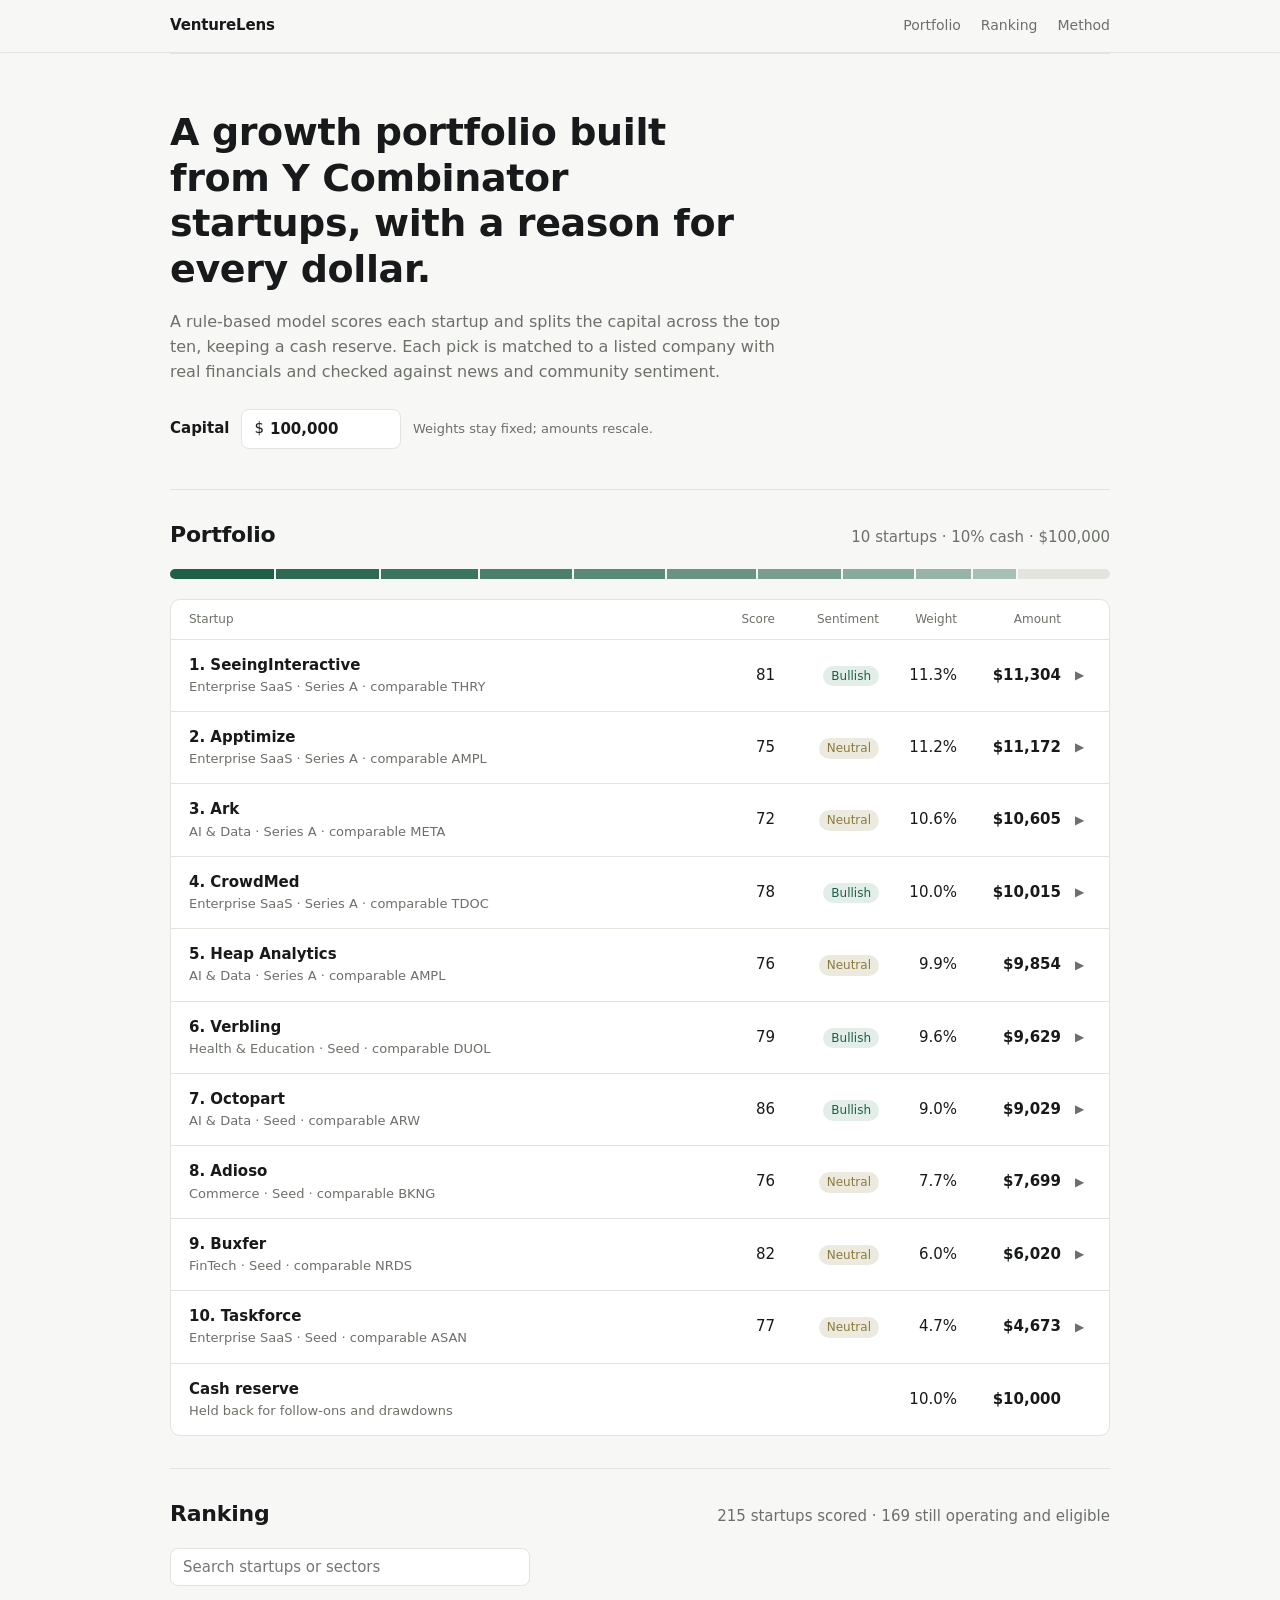
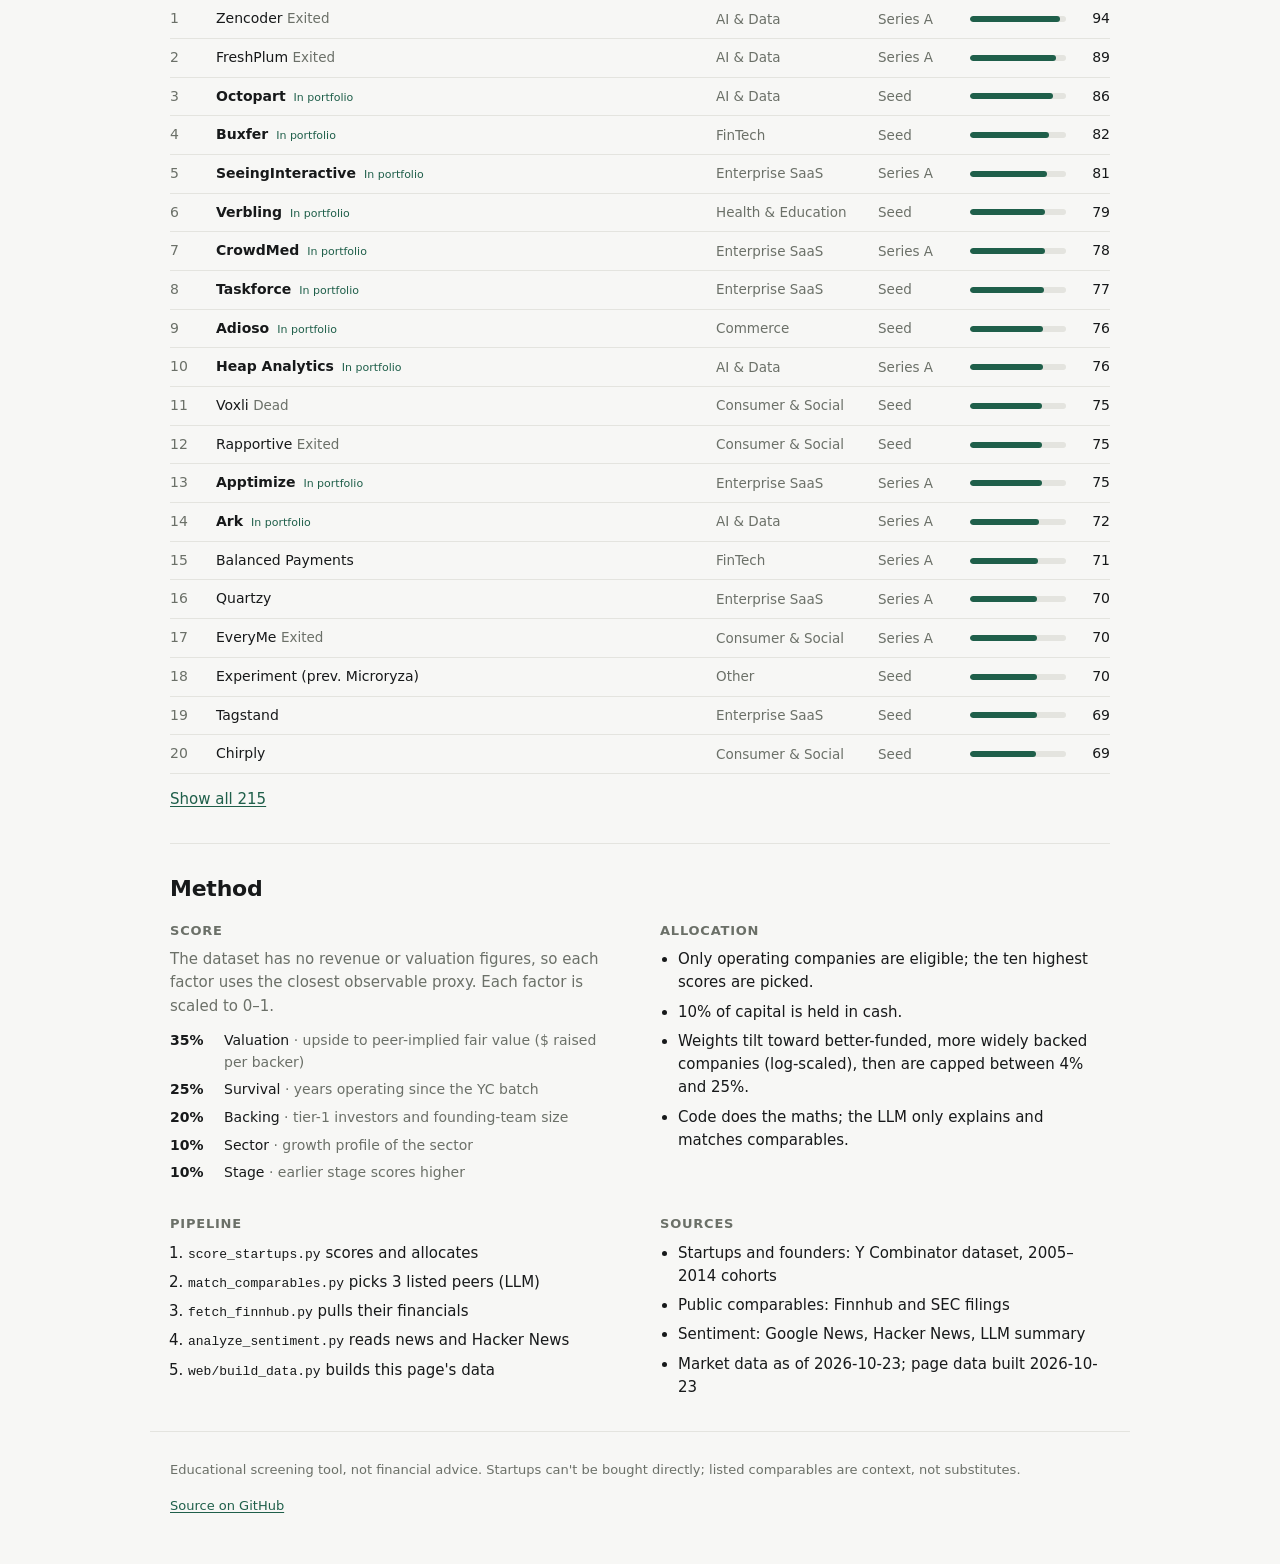
==== web/index.html @ b5b83547 "Merge pull request #2 from WalkerSimpson1/feature/web-app Add VentureLens web app, built from pipeli" ====
<!doctype html>
<html lang="en">
<head>
<meta charset="utf-8">
<meta name="viewport" content="width=device-width, initial-scale=1">
<meta name="description" content="VentureLens builds an explainable $100,000 growth portfolio from Y Combinator startups, with public comparables and news sentiment for every pick.">
<meta name="theme-color" content="#f7f7f5" media="(prefers-color-scheme: light)">
<meta name="theme-color" content="#121413" media="(prefers-color-scheme: dark)">
<title>VentureLens</title>
<link rel="icon" href="data:image/svg+xml,%3Csvg xmlns='http://www.w3.org/2000/svg' viewBox='0 0 32 32'%3E%3Crect width='32' height='32' rx='7' fill='%231f5f4a'/%3E%3Cpath d='M9 9l7 15 7-15' fill='none' stroke='white' stroke-width='3.2' stroke-linecap='round' stroke-linejoin='round'/%3E%3C/svg%3E">
<link rel="stylesheet" href="styles.css">
</head>
<body>
<header class="top">
  <div class="wrap top-inner">
    <a class="brand" href="#">VentureLens</a>
    <nav aria-label="Sections">
      <a href="#portfolio">Portfolio</a>
      <a href="#ranking">Ranking</a>
      <a href="#method">Method</a>
    </nav>
  </div>
</header>

<main id="main" class="wrap">
  <section class="intro">
    <h1>A growth portfolio built from Y&nbsp;Combinator startups, with a reason for every dollar.</h1>
    <p class="lede">A rule-based model scores each startup and splits the capital across the top ten, keeping a cash reserve. Each pick is matched to a listed company with real financials and checked against news and community sentiment.</p>
    <div class="capital">
      <label for="capital">Capital</label>
      <div class="capital-field">
        <span aria-hidden="true">$</span>
        <input id="capital" inputmode="numeric" autocomplete="off" value="100,000">
      </div>
      <p class="hint">Weights stay fixed; amounts rescale.</p>
    </div>
  </section>

  <section id="portfolio" aria-labelledby="portfolio-title">
    <div class="section-head">
      <h2 id="portfolio-title">Portfolio</h2>
      <p class="muted" id="portfolio-sub"></p>
    </div>
    <div class="alloc" id="alloc" role="img" aria-label="Allocation by position"></div>
    <div class="positions" id="positions"><p class="muted">Loading the latest pipeline output…</p></div>
  </section>

  <section id="ranking" aria-labelledby="ranking-title">
    <div class="section-head">
      <h2 id="ranking-title">Ranking</h2>
      <p class="muted" id="ranking-sub"></p>
    </div>
    <input id="search" type="search" placeholder="Search startups or sectors" aria-label="Search the ranking">
    <ol class="ranking" id="ranking-list"></ol>
    <button class="link-btn" id="more" type="button" hidden>Show all</button>
  </section>

  <section id="method" aria-labelledby="method-title">
    <div class="section-head"><h2 id="method-title">Method</h2></div>
    <div class="method">
      <div>
        <h3>Score</h3>
        <p>The dataset has no revenue or valuation figures, so each factor uses the closest observable proxy. Each factor is scaled to 0–1.</p>
        <ul class="weights" id="weights"></ul>
      </div>
      <div>
        <h3>Allocation</h3>
        <ul class="plain">
          <li>Only operating companies are eligible; the ten highest scores are picked.</li>
          <li>10% of capital is held in cash.</li>
          <li>Weights tilt toward better-funded, more widely backed companies (log-scaled), then are capped between 4% and 25%.</li>
          <li>Code does the maths; the LLM only explains and matches comparables.</li>
        </ul>
      </div>
      <div>
        <h3>Pipeline</h3>
        <ol class="plain">
          <li><code>score_startups.py</code> scores and allocates</li>
          <li><code>match_comparables.py</code> picks 3 listed peers (LLM)</li>
          <li><code>fetch_finnhub.py</code> pulls their financials</li>
          <li><code>analyze_sentiment.py</code> reads news and Hacker&nbsp;News</li>
          <li><code>web/build_data.py</code> builds this page's data</li>
        </ol>
      </div>
      <div>
        <h3>Sources</h3>
        <ul class="plain">
          <li>Startups and founders: Y Combinator dataset, 2005–2014 cohorts</li>
          <li>Public comparables: Finnhub and SEC filings</li>
          <li>Sentiment: Google News, Hacker News, LLM summary</li>
          <li id="asof"></li>
        </ul>
      </div>
    </div>
  </section>
</main>

<footer class="wrap foot">
  <p>Educational screening tool, not financial advice. Startups can't be bought directly; listed comparables are context, not substitutes.</p>
  <p><a href="https://github.com/WalkerSimpson1/Hackathon">Source on GitHub</a></p>
</footer>

<script type="module" src="app.js"></script>
</body>
</html>
---- web/styles.css ----
:root {
  --bg: #f7f7f5;
  --surface: #ffffff;
  --text: #17191a;
  --muted: #6b7068;
  --line: #e4e4df;
  --accent: #1f5f4a;
  --accent-soft: #e3eee9;
  --good: #2f7d4f;
  --bad: #b2463a;
  --neutral: #8a7a3c;
  --bar: #c9d8d1;
  --radius: 10px;
  color-scheme: light;
}
@media (prefers-color-scheme: dark) {
  :root {
    --bg: #121413;
    --surface: #1a1d1b;
    --text: #e9ebe8;
    --muted: #9aa198;
    --line: #2a2e2b;
    --accent: #7cc4a4;
    --accent-soft: #1f2c26;
    --good: #7cc48f;
    --bad: #e08a7e;
    --neutral: #d2bd72;
    --bar: #33443c;
    color-scheme: dark;
  }
}

* { box-sizing: border-box; }
html { scroll-behavior: smooth; scroll-padding-top: 64px; }
body {
  margin: 0;
  background: var(--bg);
  color: var(--text);
  font: 15px/1.55 system-ui, -apple-system, "Segoe UI", Roboto, sans-serif;
  -webkit-font-smoothing: antialiased;
}
a { color: var(--accent); text-underline-offset: 2px; }
h1, h2, h3 { line-height: 1.2; margin: 0; letter-spacing: -0.01em; }
h3 { font-size: 13px; text-transform: uppercase; letter-spacing: 0.06em; color: var(--muted); font-weight: 600; margin-bottom: 10px; }
p { margin: 0; }
code { font: 13px ui-monospace, SFMono-Regular, Menlo, monospace; }
.muted { color: var(--muted); }
.num { font-variant-numeric: tabular-nums; }

.wrap { max-width: 980px; margin: 0 auto; padding: 0 20px; }

/* Header */
.top { position: sticky; top: 0; z-index: 5; background: color-mix(in srgb, var(--bg) 88%, transparent); backdrop-filter: blur(8px); border-bottom: 1px solid var(--line); }
.top-inner { display: flex; align-items: center; justify-content: space-between; height: 52px; }
.brand { font-weight: 700; color: var(--text); text-decoration: none; letter-spacing: -0.01em; }
nav { display: flex; gap: 20px; }
nav a { color: var(--muted); text-decoration: none; font-size: 14px; }
nav a:hover { color: var(--text); }

/* Intro */
.intro { padding: 56px 0 40px; display: grid; gap: 18px; }
.intro h1 { font-size: clamp(26px, 4.2vw, 38px); font-weight: 650; max-width: 22ch; }
.lede { color: var(--muted); max-width: 62ch; font-size: 16px; }
.capital { display: flex; align-items: center; gap: 12px; flex-wrap: wrap; margin-top: 6px; }
.capital label { font-weight: 600; }
.capital-field { display: flex; align-items: center; gap: 4px; background: var(--surface); border: 1px solid var(--line); border-radius: 8px; padding: 0 12px; }
.capital-field:focus-within { border-color: var(--accent); }
.capital input { border: 0; background: transparent; color: var(--text); font: inherit; font-weight: 600; width: 120px; height: 38px; outline: none; font-variant-numeric: tabular-nums; }
.hint { color: var(--muted); font-size: 13px; }

section { padding: 32px 0; border-top: 1px solid var(--line); }
.section-head { display: flex; align-items: baseline; justify-content: space-between; gap: 16px; flex-wrap: wrap; margin-bottom: 20px; }
.section-head h2 { font-size: 22px; font-weight: 650; }

/* Allocation bar */
.alloc { display: flex; height: 10px; border-radius: 99px; overflow: hidden; gap: 2px; margin-bottom: 20px; }
.alloc span { background: var(--accent); opacity: var(--o, 1); }
.alloc span.cash { background: var(--line); opacity: 1; }

/* Positions */
.positions { background: var(--surface); border: 1px solid var(--line); border-radius: var(--radius); }
.pos + .pos { border-top: 1px solid var(--line); }
.pos summary { list-style: none; cursor: pointer; display: grid; grid-template-columns: 1fr 70px 90px 64px 90px 16px; gap: 14px; align-items: center; padding: 14px 18px; }
.pos summary::-webkit-details-marker { display: none; }
.pos summary:hover { background: var(--accent-soft); }
.pos summary:focus-visible { outline: 2px solid var(--accent); outline-offset: -2px; }
.pos .name { font-weight: 600; }
.pos .sub { color: var(--muted); font-size: 13px; }
.pos .right { text-align: right; }
.pos .chev { color: var(--muted); transition: transform .15s; font-size: 12px; }
.pos[open] .chev { transform: rotate(90deg); }
.pos.cash summary { cursor: default; }
.pos.cash summary:hover { background: none; }
.cols-head { display: grid; grid-template-columns: 1fr 70px 90px 64px 90px 16px; gap: 14px; padding: 10px 18px; font-size: 12px; color: var(--muted); border-bottom: 1px solid var(--line); }
.cols-head .right { text-align: right; }

.tag { display: inline-block; font-size: 12px; padding: 1px 8px; border-radius: 99px; background: var(--accent-soft); color: var(--accent); white-space: nowrap; }
.tag.bad { background: color-mix(in srgb, var(--bad) 14%, transparent); color: var(--bad); }
.tag.neutral { background: color-mix(in srgb, var(--neutral) 16%, transparent); color: var(--neutral); }

/* Detail */
.detail { padding: 4px 18px 22px; display: grid; gap: 22px; }
.facts { display: flex; flex-wrap: wrap; gap: 6px 18px; color: var(--muted); font-size: 13px; }
.facts b { color: var(--text); font-weight: 600; }
.detail-grid { display: grid; grid-template-columns: repeat(3, 1fr); gap: 28px; }
.detail-grid > div { min-width: 0; }
.detail p + p { margin-top: 8px; }
.small { font-size: 13.5px; }

.bars { display: grid; gap: 8px; }
.bar-row { display: grid; grid-template-columns: 104px 1fr 30px; white-space: nowrap; gap: 10px; align-items: center; font-size: 13px; }
.bar-row .w { color: var(--muted); font-size: 11px; }
.track { height: 6px; background: var(--line); border-radius: 99px; overflow: hidden; }
.fill { height: 100%; background: var(--accent); border-radius: 99px; }

.kv { display: grid; grid-template-columns: 1fr 1fr; gap: 8px 14px; margin: 12px 0; }
.kv div { font-size: 13px; color: var(--muted); }
.kv b { display: block; color: var(--text); font-size: 15px; font-weight: 600; }
.pos-val { color: var(--good) !important; }
.neg-val { color: var(--bad) !important; }

.rev { display: flex; align-items: flex-end; gap: 6px; height: 64px; margin: 6px 0 4px; }
.rev div { flex: 1; display: flex; flex-direction: column; align-items: center; gap: 4px; height: 100%; justify-content: flex-end; }
.rev i { display: block; flex: none; width: 100%; background: var(--bar); border-radius: 3px 3px 0 0; min-height: 2px; }
.rev div:last-child i { background: var(--accent); }
.rev span { font-size: 10.5px; color: var(--muted); }

.cands { margin: 10px 0 0; padding: 0; list-style: none; font-size: 13px; }
.cands li { padding: 6px 0; border-top: 1px dashed var(--line); display: flex; justify-content: space-between; gap: 10px; }
.cands li.chosen { font-weight: 600; }
.cands li span:last-child { white-space: nowrap; }
details.more { margin-top: 10px; font-size: 13.5px; }
details.more summary { cursor: pointer; color: var(--accent); }

dl.notes { margin: 10px 0 0; display: grid; gap: 8px; font-size: 13.5px; }
dl.notes dt { font-weight: 600; font-size: 12px; color: var(--muted); text-transform: uppercase; letter-spacing: .05em; }
dl.notes dd { margin: 0; }

/* Ranking */
#search { width: 100%; max-width: 360px; height: 38px; border: 1px solid var(--line); border-radius: 8px; padding: 0 12px; font: inherit; background: var(--surface); color: var(--text); margin-bottom: 14px; }
#search:focus { outline: none; border-color: var(--accent); }
.ranking { list-style: none; margin: 0; padding: 0; }
.ranking li { display: grid; grid-template-columns: 34px 1fr 150px 80px 140px; gap: 12px; align-items: center; padding: 8px 0; border-bottom: 1px solid var(--line); font-size: 14px; }
.ranking .rk { color: var(--muted); font-variant-numeric: tabular-nums; }
.ranking .picked .nm { font-weight: 600; }
.ranking .picked .nm::after { content: "In portfolio"; margin-left: 8px; font-size: 11px; font-weight: 500; color: var(--accent); }
.ranking .off { color: var(--muted); }
.ranking .sc { display: grid; grid-template-columns: 1fr 36px; gap: 8px; align-items: center; }
.ranking .sc span { text-align: right; font-variant-numeric: tabular-nums; }
.link-btn { margin-top: 14px; background: none; border: 0; padding: 0; color: var(--accent); font: inherit; cursor: pointer; text-decoration: underline; text-underline-offset: 2px; }

/* Method */
.method { display: grid; grid-template-columns: repeat(2, 1fr); gap: 32px 40px; }
.method p { color: var(--muted); margin-bottom: 12px; }
.plain { margin: 0; padding-left: 18px; display: grid; gap: 6px; }
.weights { list-style: none; margin: 0; padding: 0; display: grid; gap: 6px; }
.weights li { display: grid; grid-template-columns: 44px 1fr; gap: 10px; font-size: 14px; }
.weights b { font-variant-numeric: tabular-nums; }
.weights span { color: var(--muted); }

.foot { padding: 28px 20px 48px; border-top: 1px solid var(--line); color: var(--muted); font-size: 13px; display: flex; justify-content: space-between; gap: 16px; flex-wrap: wrap; }

@media (max-width: 760px) {
  .detail-grid, .method { grid-template-columns: 1fr; }
  .cols-head { display: none; }
  .pos summary { grid-template-columns: 1fr auto 16px; padding: 14px 16px; }
  .pos .hide-sm { display: none; }
  .detail { padding: 4px 16px 20px; }
  .ranking li { grid-template-columns: 30px 1fr 90px; }
  .ranking .hide-sm { display: none; }
  nav { gap: 14px; }
}
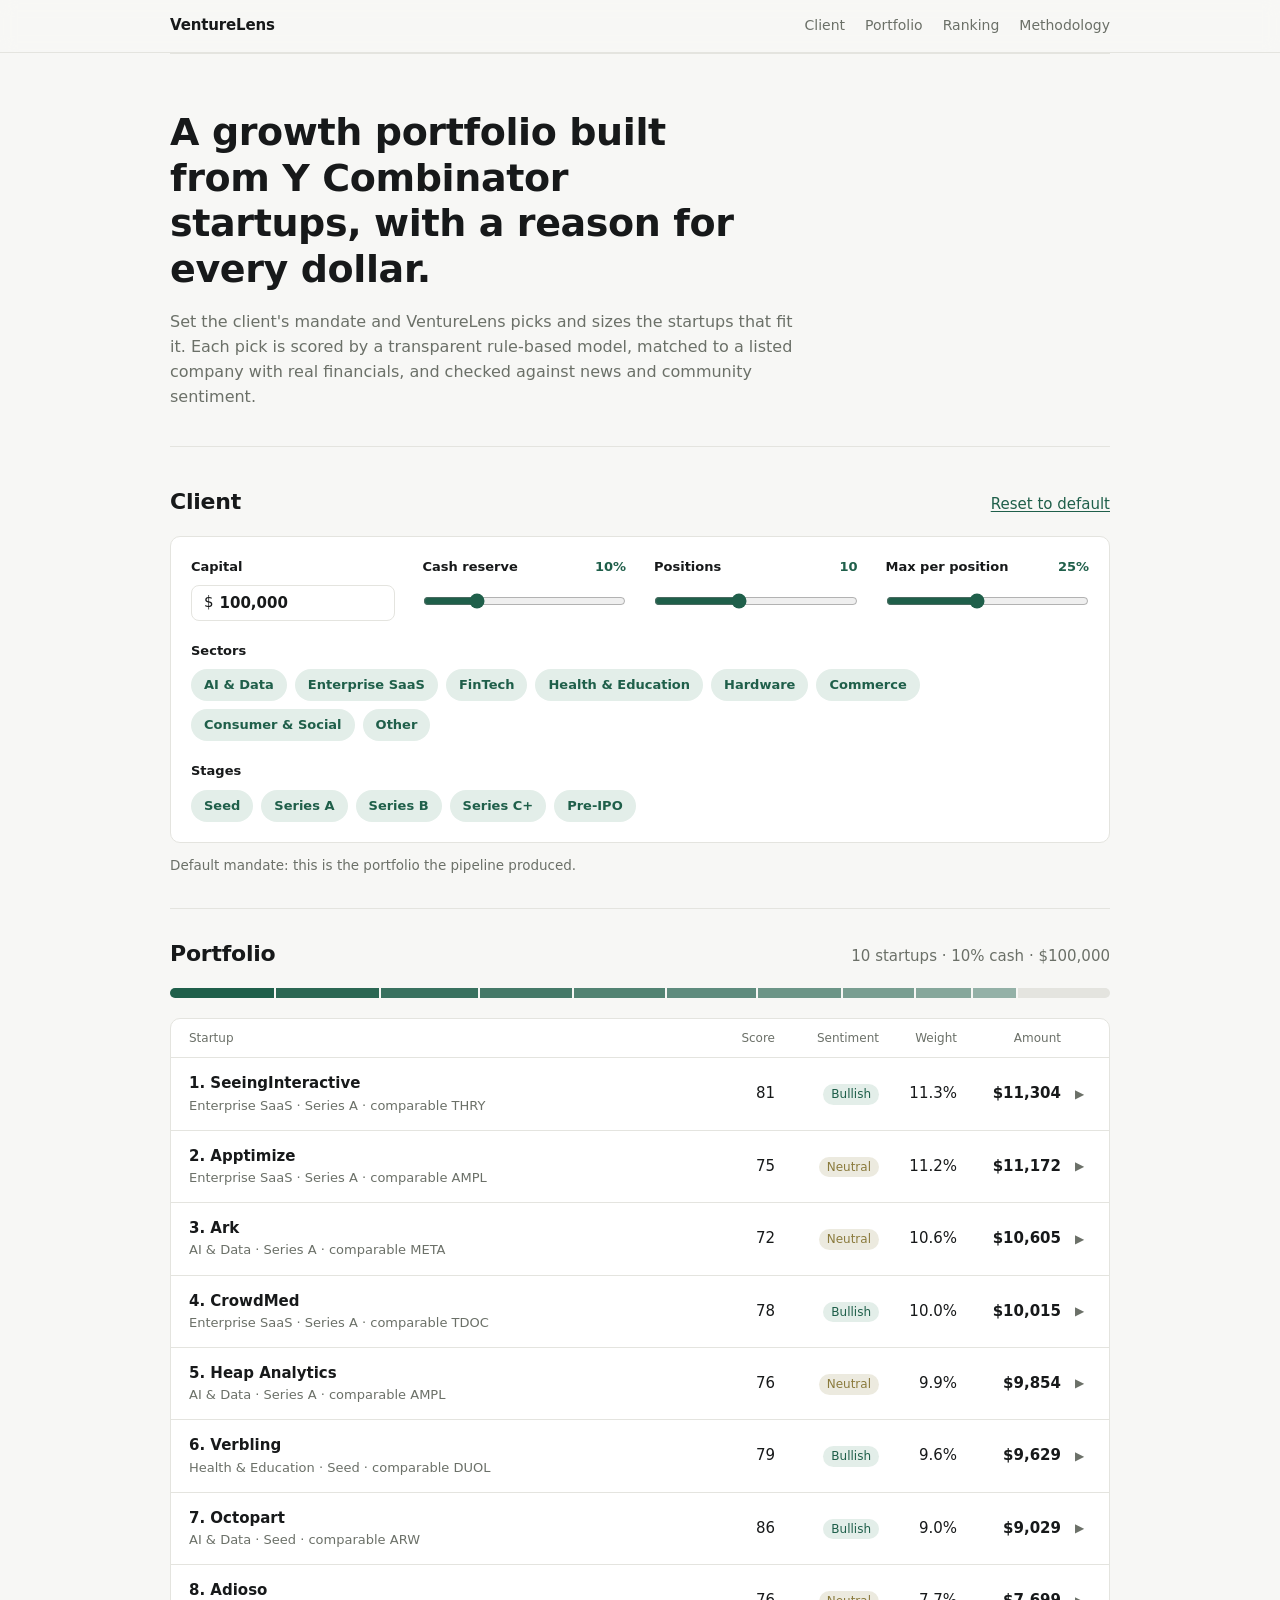
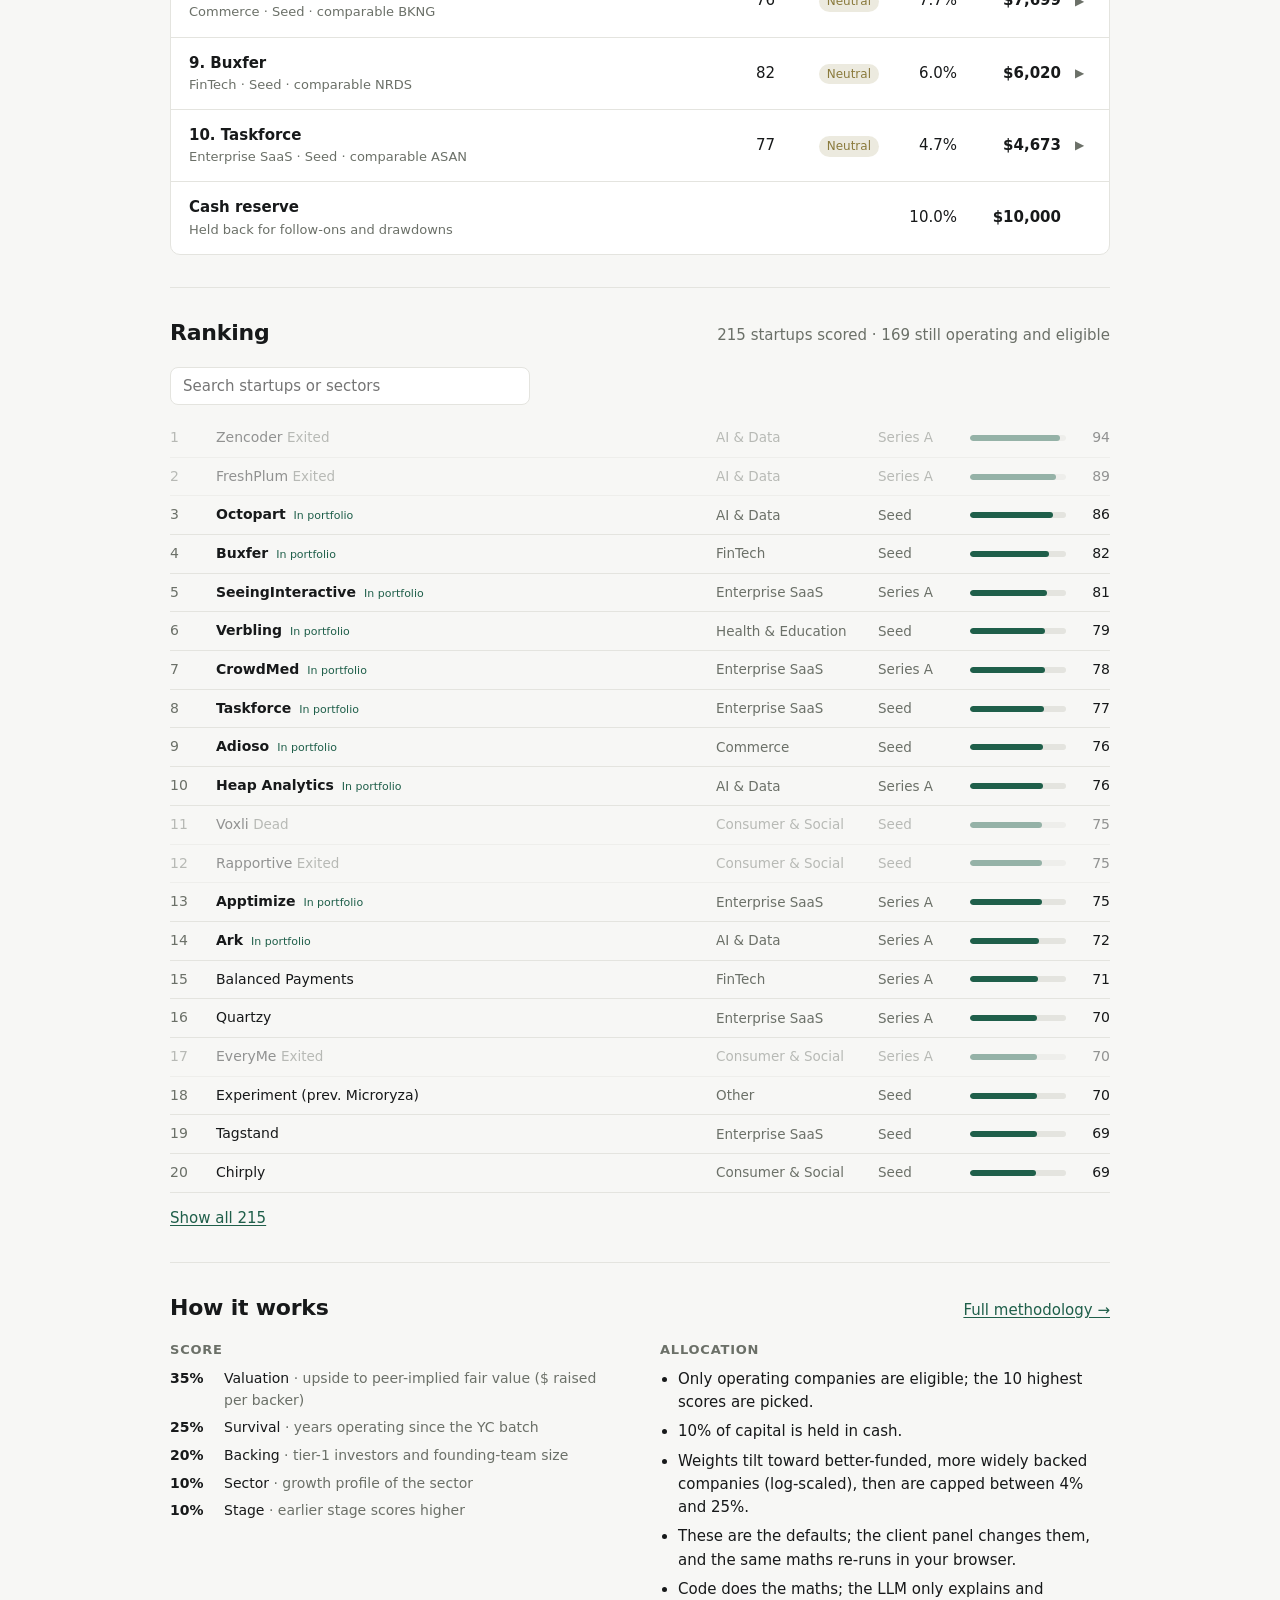
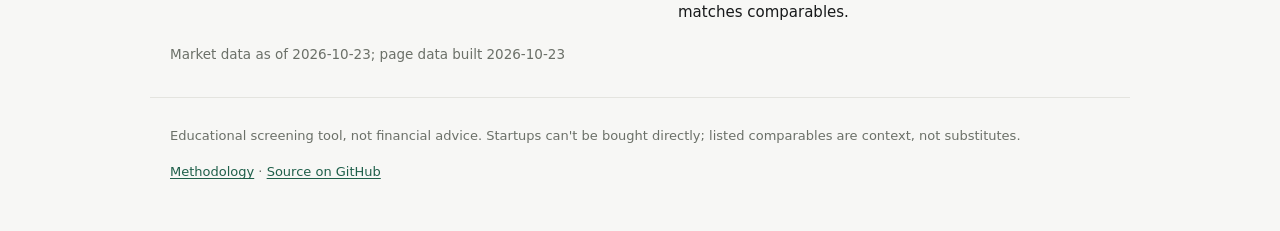
==== commit 71e2d74e: "Merge pull request #3 from WalkerSimpson1/feature/web-app Web app: client mandate filters and method" ====
--- a/web/index.html
+++ b/web/index.html
@@ -3,7 +3,7 @@
 <head>
 <meta charset="utf-8">
 <meta name="viewport" content="width=device-width, initial-scale=1">
-<meta name="description" content="VentureLens builds an explainable $100,000 growth portfolio from Y Combinator startups, with public comparables and news sentiment for every pick.">
+<meta name="description" content="VentureLens builds an explainable growth portfolio from Y Combinator startups for a client's mandate, with public comparables and news sentiment for every pick.">
 <meta name="theme-color" content="#f7f7f5" media="(prefers-color-scheme: light)">
 <meta name="theme-color" content="#121413" media="(prefers-color-scheme: dark)">
 <title>VentureLens</title>
@@ -13,11 +13,12 @@
 <body>
 <header class="top">
   <div class="wrap top-inner">
-    <a class="brand" href="#">VentureLens</a>
+    <a class="brand" href="./">VentureLens</a>
     <nav aria-label="Sections">
+      <a href="#client">Client</a>
       <a href="#portfolio">Portfolio</a>
       <a href="#ranking">Ranking</a>
-      <a href="#method">Method</a>
+      <a href="methodology.html">Methodology</a>
     </nav>
   </div>
 </header>
@@ -25,15 +26,44 @@
 <main id="main" class="wrap">
   <section class="intro">
     <h1>A growth portfolio built from Y&nbsp;Combinator startups, with a reason for every dollar.</h1>
-    <p class="lede">A rule-based model scores each startup and splits the capital across the top ten, keeping a cash reserve. Each pick is matched to a listed company with real financials and checked against news and community sentiment.</p>
-    <div class="capital">
-      <label for="capital">Capital</label>
-      <div class="capital-field">
-        <span aria-hidden="true">$</span>
-        <input id="capital" inputmode="numeric" autocomplete="off" value="100,000">
+    <p class="lede">Set the client's mandate and VentureLens picks and sizes the startups that fit it. Each pick is scored by a transparent rule-based model, matched to a listed company with real financials, and checked against news and community sentiment.</p>
+  </section>
+
+  <section id="client" aria-labelledby="client-title">
+    <div class="section-head">
+      <h2 id="client-title">Client</h2>
+      <button class="link-btn" id="reset" type="button">Reset to default</button>
+    </div>
+    <div class="client">
+      <div class="field">
+        <label for="capital">Capital</label>
+        <div class="capital-field">
+          <span aria-hidden="true">$</span>
+          <input id="capital" inputmode="numeric" autocomplete="off" value="100,000">
+        </div>
       </div>
-      <p class="hint">Weights stay fixed; amounts rescale.</p>
+      <div class="field">
+        <label for="cash">Cash reserve <output id="cash-out" for="cash"></output></label>
+        <input id="cash" type="range" min="0" max="40" step="1">
+      </div>
+      <div class="field">
+        <label for="positions-n">Positions <output id="positions-out" for="positions-n"></output></label>
+        <input id="positions-n" type="range" min="3" max="20" step="1">
+      </div>
+      <div class="field">
+        <label for="max">Max per position <output id="max-out" for="max"></output></label>
+        <input id="max" type="range" min="5" max="50" step="1">
+      </div>
+      <div class="field wide">
+        <span class="label">Sectors</span>
+        <div class="chips" id="sectors" role="group" aria-label="Sectors"></div>
+      </div>
+      <div class="field wide">
+        <span class="label">Stages</span>
+        <div class="chips" id="stages" role="group" aria-label="Stages"></div>
+      </div>
     </div>
+    <p class="muted small status" id="mandate-status"></p>
   </section>
 
   <section id="portfolio" aria-labelledby="portfolio-title">
@@ -42,7 +72,7 @@
       <p class="muted" id="portfolio-sub"></p>
     </div>
     <div class="alloc" id="alloc" role="img" aria-label="Allocation by position"></div>
-    <div class="positions" id="positions"><p class="muted">Loading the latest pipeline output…</p></div>
+    <div class="positions" id="positions"><p class="muted" style="padding:18px">Loading the latest pipeline output…</p></div>
   </section>
 
   <section id="ranking" aria-labelledby="ranking-title">
@@ -56,48 +86,27 @@
   </section>
 
   <section id="method" aria-labelledby="method-title">
-    <div class="section-head"><h2 id="method-title">Method</h2></div>
+    <div class="section-head">
+      <h2 id="method-title">How it works</h2>
+      <a href="methodology.html">Full methodology →</a>
+    </div>
     <div class="method">
       <div>
         <h3>Score</h3>
-        <p>The dataset has no revenue or valuation figures, so each factor uses the closest observable proxy. Each factor is scaled to 0–1.</p>
         <ul class="weights" id="weights"></ul>
       </div>
       <div>
         <h3>Allocation</h3>
-        <ul class="plain">
-          <li>Only operating companies are eligible; the ten highest scores are picked.</li>
-          <li>10% of capital is held in cash.</li>
-          <li>Weights tilt toward better-funded, more widely backed companies (log-scaled), then are capped between 4% and 25%.</li>
-          <li>Code does the maths; the LLM only explains and matches comparables.</li>
-        </ul>
-      </div>
-      <div>
-        <h3>Pipeline</h3>
-        <ol class="plain">
-          <li><code>score_startups.py</code> scores and allocates</li>
-          <li><code>match_comparables.py</code> picks 3 listed peers (LLM)</li>
-          <li><code>fetch_finnhub.py</code> pulls their financials</li>
-          <li><code>analyze_sentiment.py</code> reads news and Hacker&nbsp;News</li>
-          <li><code>web/build_data.py</code> builds this page's data</li>
-        </ol>
-      </div>
-      <div>
-        <h3>Sources</h3>
-        <ul class="plain">
-          <li>Startups and founders: Y Combinator dataset, 2005–2014 cohorts</li>
-          <li>Public comparables: Finnhub and SEC filings</li>
-          <li>Sentiment: Google News, Hacker News, LLM summary</li>
-          <li id="asof"></li>
-        </ul>
+        <ul class="plain" id="alloc-rules"></ul>
       </div>
     </div>
+    <p class="muted small" id="asof" style="margin-top:20px"></p>
   </section>
 </main>
 
 <footer class="wrap foot">
   <p>Educational screening tool, not financial advice. Startups can't be bought directly; listed comparables are context, not substitutes.</p>
-  <p><a href="https://github.com/WalkerSimpson1/Hackathon">Source on GitHub</a></p>
+  <p><a href="methodology.html">Methodology</a> · <a href="https://github.com/WalkerSimpson1/Hackathon">Source on GitHub</a></p>
 </footer>
 
 <script type="module" src="app.js"></script>
--- a/web/styles.css
+++ b/web/styles.css
@@ -58,15 +58,11 @@
 nav a:hover { color: var(--text); }
 
 /* Intro */
-.intro { padding: 56px 0 40px; display: grid; gap: 18px; }
+.intro { padding: 56px 0 36px; display: grid; gap: 18px; }
 .intro h1 { font-size: clamp(26px, 4.2vw, 38px); font-weight: 650; max-width: 22ch; }
 .lede { color: var(--muted); max-width: 62ch; font-size: 16px; }
-.capital { display: flex; align-items: center; gap: 12px; flex-wrap: wrap; margin-top: 6px; }
-.capital label { font-weight: 600; }
 .capital-field { display: flex; align-items: center; gap: 4px; background: var(--surface); border: 1px solid var(--line); border-radius: 8px; padding: 0 12px; }
 .capital-field:focus-within { border-color: var(--accent); }
-.capital input { border: 0; background: transparent; color: var(--text); font: inherit; font-weight: 600; width: 120px; height: 38px; outline: none; font-variant-numeric: tabular-nums; }
-.hint { color: var(--muted); font-size: 13px; }
 
 section { padding: 32px 0; border-top: 1px solid var(--line); }
 .section-head { display: flex; align-items: baseline; justify-content: space-between; gap: 16px; flex-wrap: wrap; margin-bottom: 20px; }
@@ -89,8 +85,6 @@
 .pos .right { text-align: right; }
 .pos .chev { color: var(--muted); transition: transform .15s; font-size: 12px; }
 .pos[open] .chev { transform: rotate(90deg); }
-.pos.cash summary { cursor: default; }
-.pos.cash summary:hover { background: none; }
 .cols-head { display: grid; grid-template-columns: 1fr 70px 90px 64px 90px 16px; gap: 14px; padding: 10px 18px; font-size: 12px; color: var(--muted); border-bottom: 1px solid var(--line); }
 .cols-head .right { text-align: right; }
 
@@ -170,3 +164,47 @@
   .ranking .hide-sm { display: none; }
   nav { gap: 14px; }
 }
+
+/* Client panel */
+.client { display: grid; grid-template-columns: repeat(4, 1fr); gap: 20px 28px; background: var(--surface); border: 1px solid var(--line); border-radius: var(--radius); padding: 20px; }
+.field { display: grid; gap: 8px; align-content: start; min-width: 0; }
+.field.wide { grid-column: 1 / -1; }
+.field label, .field .label { font-size: 13px; font-weight: 600; display: flex; justify-content: space-between; gap: 8px; }
+.field output { font-weight: 600; color: var(--accent); font-variant-numeric: tabular-nums; }
+.field .capital-field { height: 36px; }
+#capital { border: 0; background: transparent; color: var(--text); font: inherit; font-weight: 600; width: 100%; height: 34px; outline: none; font-variant-numeric: tabular-nums; }
+input[type="range"] { width: 100%; accent-color: var(--accent); margin: 8px 0 0; }
+.chips { display: flex; flex-wrap: wrap; gap: 8px; }
+.chip { font: inherit; font-size: 13px; padding: 5px 12px; border-radius: 99px; border: 1px solid var(--line); background: transparent; color: var(--muted); cursor: pointer; }
+.chip[aria-pressed="true"] { background: var(--accent-soft); border-color: transparent; color: var(--accent); font-weight: 600; }
+.chip:focus-visible { outline: 2px solid var(--accent); outline-offset: 2px; }
+.status { margin-top: 12px; }
+.status .link-btn { margin: 0 0 0 6px; font-size: inherit; }
+.note { padding: 12px 18px; font-size: 13.5px; color: var(--neutral); border-bottom: 1px solid var(--line); }
+.cash-row { display: grid; grid-template-columns: 1fr 70px 90px 64px 90px 16px; gap: 14px; align-items: center; padding: 14px 18px; }
+.pos.cash { border-top: 1px solid var(--line); }
+.ranking li.out { opacity: .45; }
+
+/* Methodology page */
+.doc { max-width: 720px; padding: 48px 0 24px; }
+.doc h1 { font-size: clamp(26px, 4vw, 34px); font-weight: 650; margin-bottom: 12px; }
+.doc h2 { font-size: 20px; font-weight: 650; margin: 40px 0 12px; padding-top: 28px; border-top: 1px solid var(--line); }
+.doc p, .doc li { color: var(--text); }
+.doc p + p { margin-top: 12px; }
+.doc ul, .doc ol { padding-left: 20px; display: grid; gap: 6px; margin: 12px 0; }
+.doc table { width: 100%; border-collapse: collapse; font-size: 14px; margin: 14px 0; }
+.doc th, .doc td { text-align: left; padding: 8px 10px 8px 0; border-bottom: 1px solid var(--line); vertical-align: top; }
+.doc th { font-size: 12px; color: var(--muted); font-weight: 600; text-transform: uppercase; letter-spacing: .05em; }
+.doc td.num, .doc th.num { text-align: right; }
+.formula { font: 14px/1.7 ui-monospace, SFMono-Regular, Menlo, monospace; background: var(--surface); border: 1px solid var(--line); border-radius: 8px; padding: 14px 16px; overflow-x: auto; margin: 14px 0; white-space: pre; }
+.toc { display: flex; flex-wrap: wrap; gap: 8px 16px; font-size: 14px; margin-top: 20px; }
+
+@media (max-width: 760px) {
+  .client { grid-template-columns: 1fr 1fr; }
+  .cash-row { grid-template-columns: 1fr auto 16px; padding: 14px 16px; }
+  .top nav { gap: 12px; font-size: 13px; }
+}
+@media (max-width: 420px) {
+  .client { grid-template-columns: 1fr; }
+  .top nav a[href="#ranking"] { display: none; }
+}
